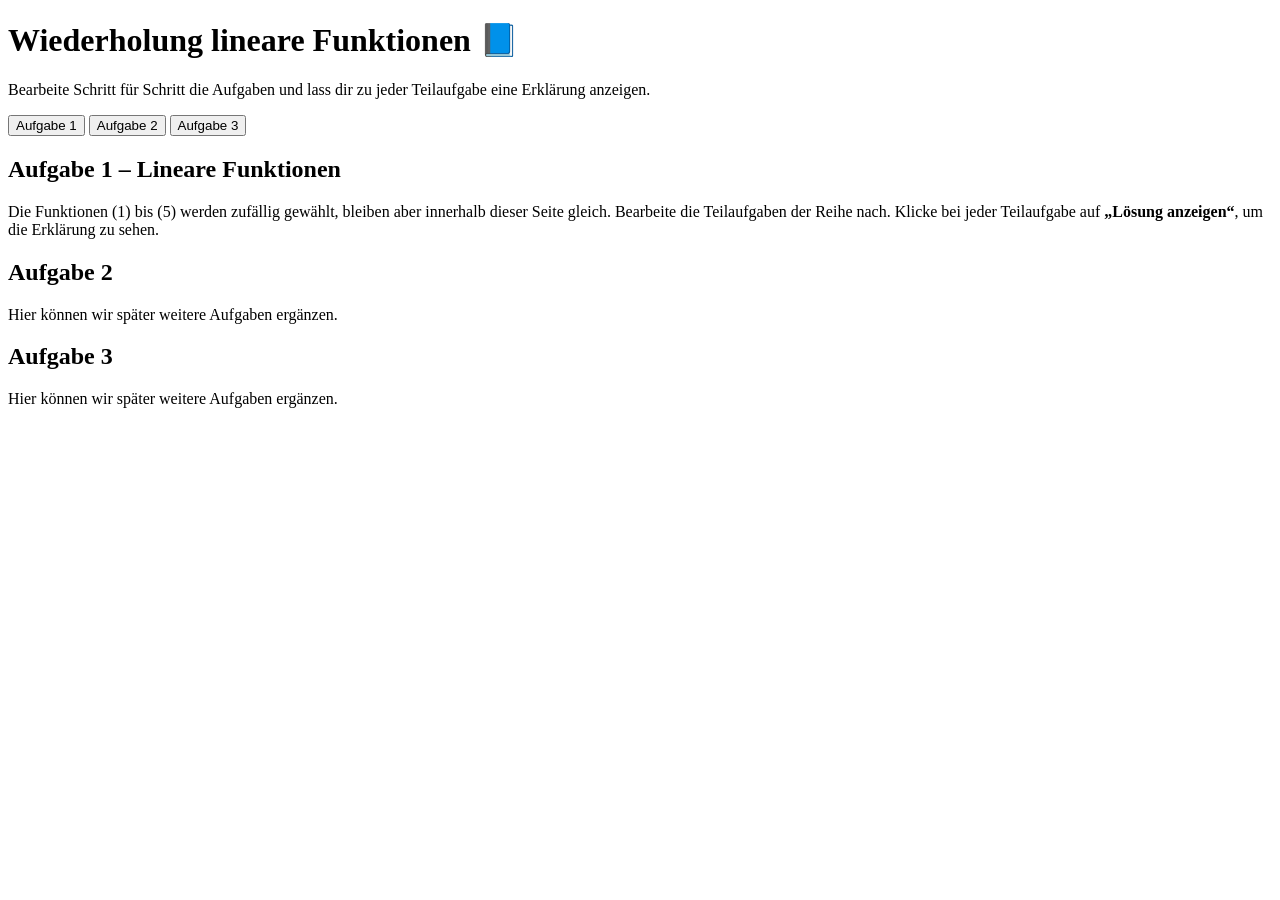
==== index.html @ 97d4c4e6 "Create index.html" ====
<!DOCTYPE html>
<html lang="de">
<head>
  <meta charset="UTF-8" />
  <title>Wiederholung lineare Funktionen – Trainer</title>
  <link rel="stylesheet" href="style.css" />
</head>
<body>
  <div class="app">
    <h1>Wiederholung lineare Funktionen 📘</h1>
    <p class="subtitle">
      Bearbeite Schritt für Schritt die Aufgaben und lass dir zu jeder Teilaufgabe eine Erklärung anzeigen.
    </p>

    <!-- Tabs -->
    <div class="tabs">
      <button class="tab-button active" data-tab="1">Aufgabe 1</button>
      <button class="tab-button" data-tab="2">Aufgabe 2</button>
      <button class="tab-button" data-tab="3">Aufgabe 3</button>
    </div>

    <!-- Inhalt Aufgabe 1 -->
    <div id="tab-1" class="tab-content active">
      <h2>Aufgabe 1 – Lineare Funktionen</h2>
      <p class="tab-hint">
        Die Funktionen (1) bis (5) werden zufällig gewählt, bleiben aber innerhalb dieser Seite gleich.
        Bearbeite die Teilaufgaben der Reihe nach. Klicke bei jeder Teilaufgabe auf
        <strong>„Lösung anzeigen“</strong>, um die Erklärung zu sehen.
      </p>
      <div id="aufgabe1-funktionsliste" class="card small-card"></div>
      <div id="aufgabe1-container"></div>
    </div>

    <!-- Inhalt Aufgabe 2 -->
    <div id="tab-2" class="tab-content">
      <h2>Aufgabe 2</h2>
      <p class="tab-hint">
        Hier können wir später weitere Aufgaben ergänzen.
      </p>
      <div id="aufgabe2-container"></div>
    </div>

    <!-- Inhalt Aufgabe 3 -->
    <div id="tab-3" class="tab-content">
      <h2>Aufgabe 3</h2>
      <p class="tab-hint">
        Hier können wir später weitere Aufgaben ergänzen.
      </p>
      <div id="aufgabe3-container"></div>
    </div>
  </div>

  <script src="script.js"></script>
</body>
</html>
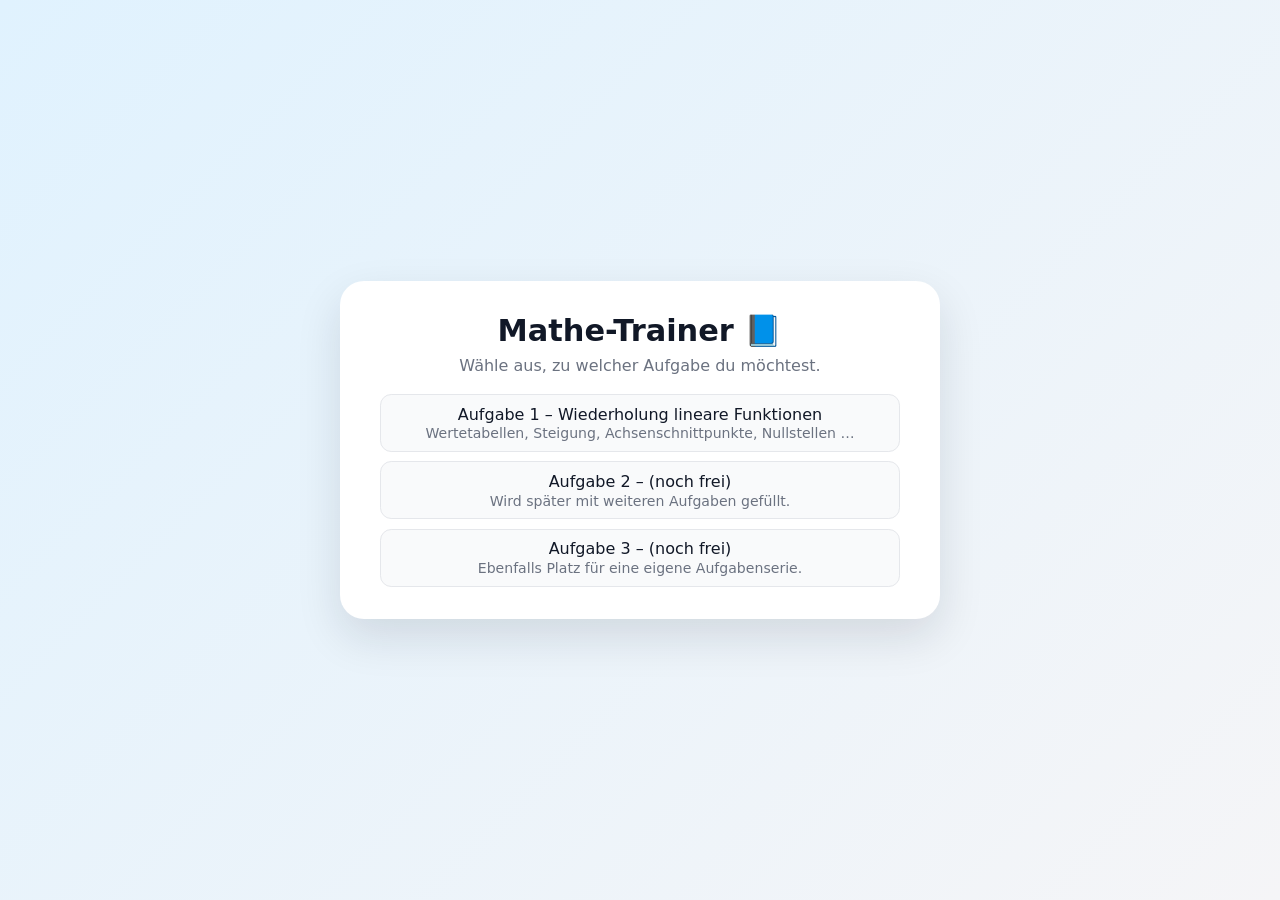
==== commit c5c051df: "Update index.html" ====
--- a/index.html
+++ b/index.html
@@ -2,54 +2,89 @@
 <html lang="de">
 <head>
   <meta charset="UTF-8" />
-  <title>Wiederholung lineare Funktionen – Trainer</title>
-  <link rel="stylesheet" href="style.css" />
+  <title>Mathe-Trainer – Aufgabenübersicht</title>
+  <style>
+    body {
+      margin: 0;
+      font-family: system-ui, -apple-system, BlinkMacSystemFont, "Segoe UI", sans-serif;
+      background: linear-gradient(135deg, #e0f2fe, #f5f5f7);
+      color: #111827;
+      display: flex;
+      justify-content: center;
+      align-items: center;
+      min-height: 100vh;
+    }
+    .app {
+      background: #ffffff;
+      padding: 2rem 2.5rem;
+      border-radius: 1.5rem;
+      box-shadow: 0 18px 45px rgba(15, 23, 42, 0.12);
+      max-width: 520px;
+      width: 100%;
+      text-align: center;
+    }
+    h1 {
+      margin-top: 0;
+      margin-bottom: 0.4rem;
+      font-size: 1.9rem;
+    }
+    p {
+      margin-top: 0;
+      margin-bottom: 1.2rem;
+      color: #6b7280;
+    }
+    .task-list {
+      display: flex;
+      flex-direction: column;
+      gap: 0.6rem;
+      margin-top: 0.5rem;
+    }
+    .task-link {
+      display: block;
+      padding: 0.6rem 0.9rem;
+      border-radius: 0.7rem;
+      border: 1px solid #e5e7eb;
+      text-decoration: none;
+      color: #111827;
+      background: #f9fafb;
+      transition: all 0.15s ease;
+    }
+    .task-link span {
+      display: block;
+      font-size: 0.88rem;
+      color: #6b7280;
+      margin-top: 0.1rem;
+    }
+    .task-link:hover {
+      background: #2563eb;
+      color: #ffffff;
+      border-color: #1d4ed8;
+      box-shadow: 0 10px 25px rgba(37, 99, 235, 0.35);
+    }
+    .task-link:hover span {
+      color: #e5e7eb;
+    }
+  </style>
 </head>
 <body>
   <div class="app">
-    <h1>Wiederholung lineare Funktionen 📘</h1>
-    <p class="subtitle">
-      Bearbeite Schritt für Schritt die Aufgaben und lass dir zu jeder Teilaufgabe eine Erklärung anzeigen.
-    </p>
+    <h1>Mathe-Trainer 📘</h1>
+    <p>Wähle aus, zu welcher Aufgabe du möchtest.</p>
 
-    <!-- Tabs -->
-    <div class="tabs">
-      <button class="tab-button active" data-tab="1">Aufgabe 1</button>
-      <button class="tab-button" data-tab="2">Aufgabe 2</button>
-      <button class="tab-button" data-tab="3">Aufgabe 3</button>
-    </div>
-
-    <!-- Inhalt Aufgabe 1 -->
-    <div id="tab-1" class="tab-content active">
-      <h2>Aufgabe 1 – Lineare Funktionen</h2>
-      <p class="tab-hint">
-        Die Funktionen (1) bis (5) werden zufällig gewählt, bleiben aber innerhalb dieser Seite gleich.
-        Bearbeite die Teilaufgaben der Reihe nach. Klicke bei jeder Teilaufgabe auf
-        <strong>„Lösung anzeigen“</strong>, um die Erklärung zu sehen.
-      </p>
-      <div id="aufgabe1-funktionsliste" class="card small-card"></div>
-      <div id="aufgabe1-container"></div>
-    </div>
-
-    <!-- Inhalt Aufgabe 2 -->
-    <div id="tab-2" class="tab-content">
-      <h2>Aufgabe 2</h2>
-      <p class="tab-hint">
-        Hier können wir später weitere Aufgaben ergänzen.
-      </p>
-      <div id="aufgabe2-container"></div>
-    </div>
-
-    <!-- Inhalt Aufgabe 3 -->
-    <div id="tab-3" class="tab-content">
-      <h2>Aufgabe 3</h2>
-      <p class="tab-hint">
-        Hier können wir später weitere Aufgaben ergänzen.
-      </p>
-      <div id="aufgabe3-container"></div>
+    <div class="task-list">
+      <a class="task-link" href="aufgabe1/">
+        Aufgabe 1 – Wiederholung lineare Funktionen
+        <span>Wertetabellen, Steigung, Achsenschnittpunkte, Nullstellen …</span>
+      </a>
+      <a class="task-link" href="aufgabe2/">
+        Aufgabe 2 – (noch frei)
+        <span>Wird später mit weiteren Aufgaben gefüllt.</span>
+      </a>
+      <a class="task-link" href="aufgabe3/">
+        Aufgabe 3 – (noch frei)
+        <span>Ebenfalls Platz für eine eigene Aufgabenserie.</span>
+      </a>
     </div>
   </div>
-
-  <script src="script.js"></script>
 </body>
 </html>
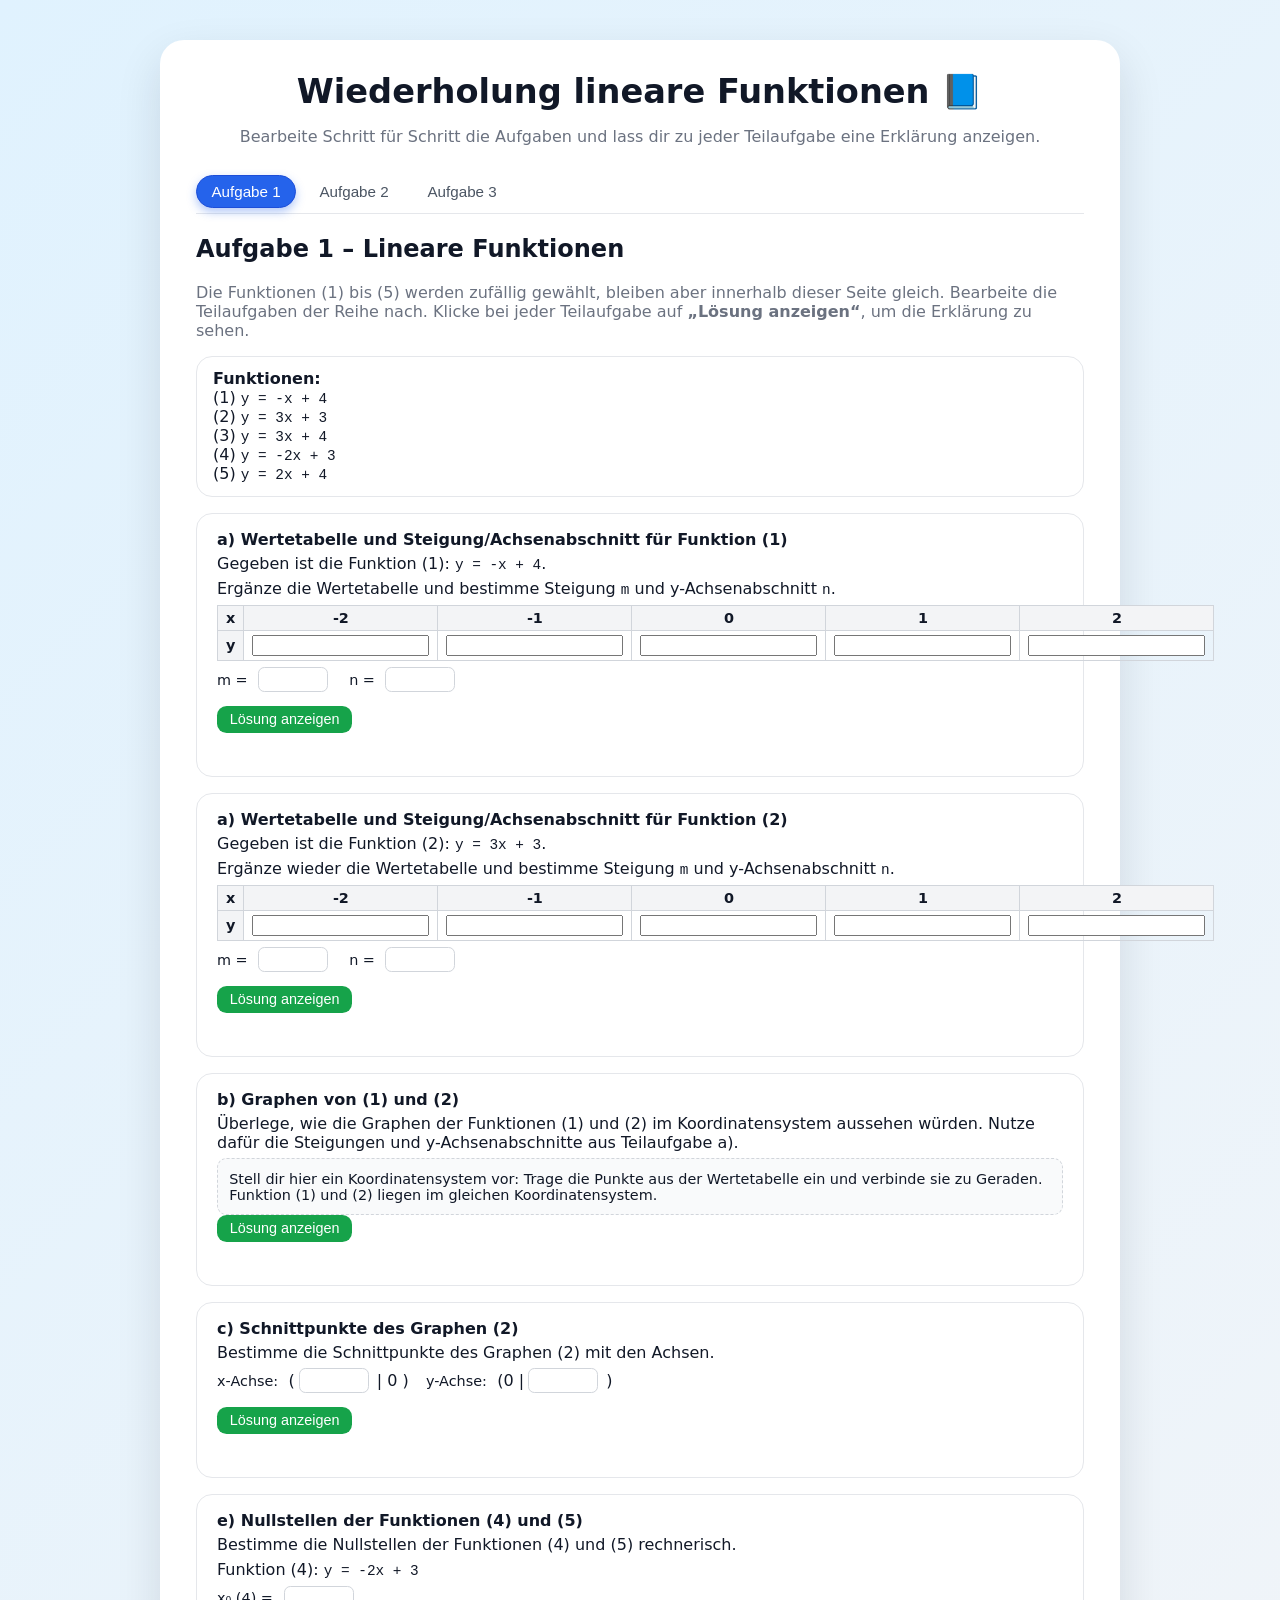
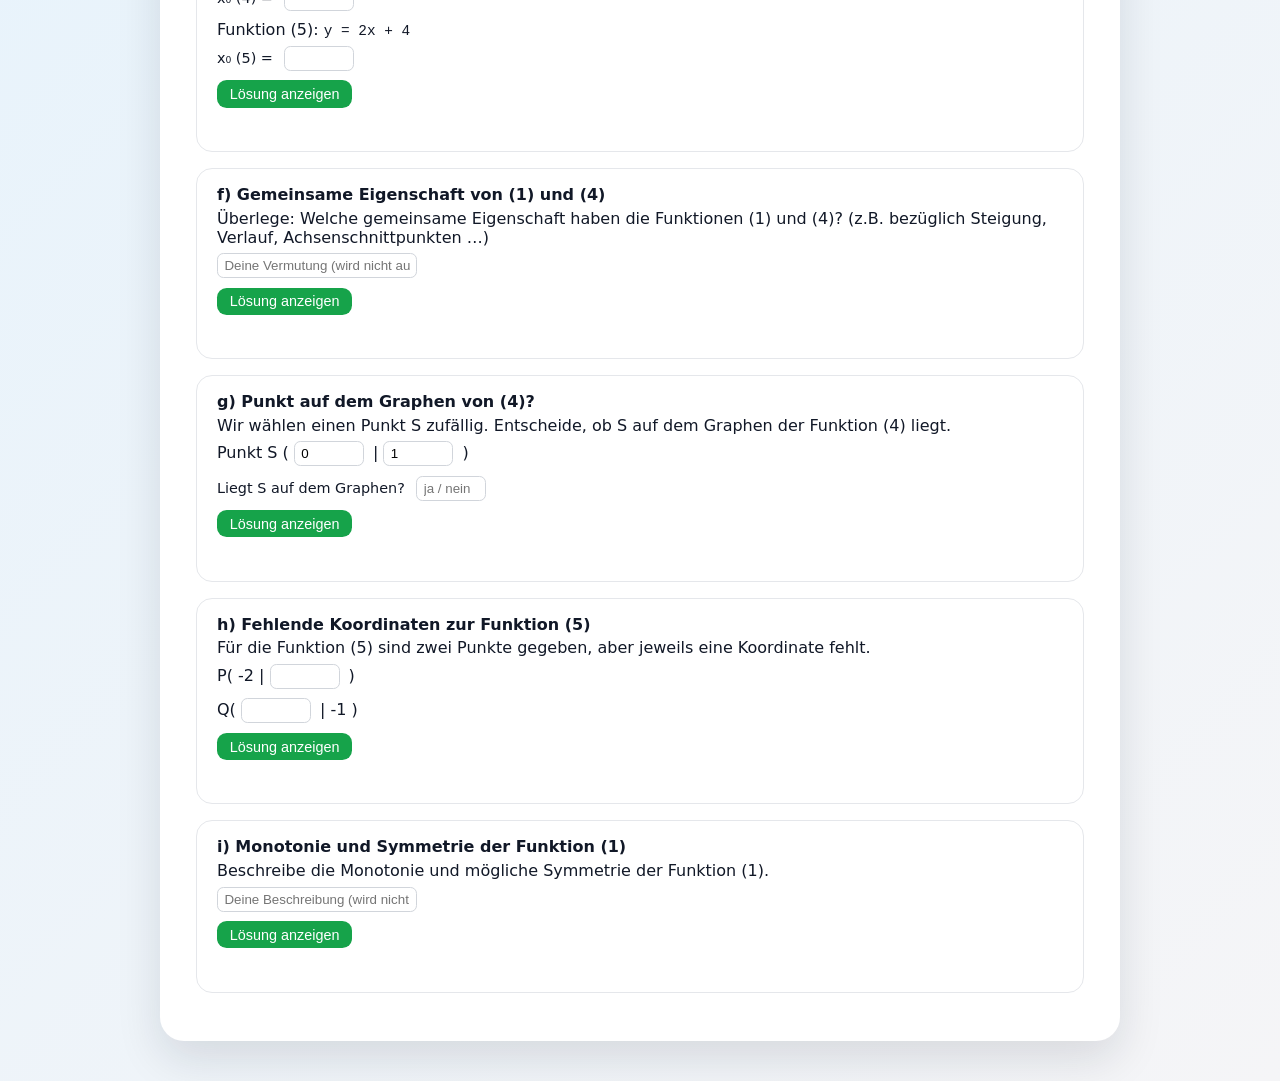
==== commit 2888cbb1: "Update index.html" ====
--- a/index.html
+++ b/index.html
@@ -2,89 +2,54 @@
 <html lang="de">
 <head>
   <meta charset="UTF-8" />
-  <title>Mathe-Trainer – Aufgabenübersicht</title>
-  <style>
-    body {
-      margin: 0;
-      font-family: system-ui, -apple-system, BlinkMacSystemFont, "Segoe UI", sans-serif;
-      background: linear-gradient(135deg, #e0f2fe, #f5f5f7);
-      color: #111827;
-      display: flex;
-      justify-content: center;
-      align-items: center;
-      min-height: 100vh;
-    }
-    .app {
-      background: #ffffff;
-      padding: 2rem 2.5rem;
-      border-radius: 1.5rem;
-      box-shadow: 0 18px 45px rgba(15, 23, 42, 0.12);
-      max-width: 520px;
-      width: 100%;
-      text-align: center;
-    }
-    h1 {
-      margin-top: 0;
-      margin-bottom: 0.4rem;
-      font-size: 1.9rem;
-    }
-    p {
-      margin-top: 0;
-      margin-bottom: 1.2rem;
-      color: #6b7280;
-    }
-    .task-list {
-      display: flex;
-      flex-direction: column;
-      gap: 0.6rem;
-      margin-top: 0.5rem;
-    }
-    .task-link {
-      display: block;
-      padding: 0.6rem 0.9rem;
-      border-radius: 0.7rem;
-      border: 1px solid #e5e7eb;
-      text-decoration: none;
-      color: #111827;
-      background: #f9fafb;
-      transition: all 0.15s ease;
-    }
-    .task-link span {
-      display: block;
-      font-size: 0.88rem;
-      color: #6b7280;
-      margin-top: 0.1rem;
-    }
-    .task-link:hover {
-      background: #2563eb;
-      color: #ffffff;
-      border-color: #1d4ed8;
-      box-shadow: 0 10px 25px rgba(37, 99, 235, 0.35);
-    }
-    .task-link:hover span {
-      color: #e5e7eb;
-    }
-  </style>
+  <title>Wiederholung lineare Funktionen – Trainer</title>
+  <link rel="stylesheet" href="style.css" />
 </head>
 <body>
   <div class="app">
-    <h1>Mathe-Trainer 📘</h1>
-    <p>Wähle aus, zu welcher Aufgabe du möchtest.</p>
+    <h1>Wiederholung lineare Funktionen 📘</h1>
+    <p class="subtitle">
+      Bearbeite Schritt für Schritt die Aufgaben und lass dir zu jeder Teilaufgabe eine Erklärung anzeigen.
+    </p>
 
-    <div class="task-list">
-      <a class="task-link" href="aufgabe1/">
-        Aufgabe 1 – Wiederholung lineare Funktionen
-        <span>Wertetabellen, Steigung, Achsenschnittpunkte, Nullstellen …</span>
-      </a>
-      <a class="task-link" href="aufgabe2/">
-        Aufgabe 2 – (noch frei)
-        <span>Wird später mit weiteren Aufgaben gefüllt.</span>
-      </a>
-      <a class="task-link" href="aufgabe3/">
-        Aufgabe 3 – (noch frei)
-        <span>Ebenfalls Platz für eine eigene Aufgabenserie.</span>
-      </a>
+    <!-- Tabs -->
+    <div class="tabs">
+      <button class="tab-button active" data-tab="1">Aufgabe 1</button>
+      <button class="tab-button" data-tab="2">Aufgabe 2</button>
+      <button class="tab-button" data-tab="3">Aufgabe 3</button>
+    </div>
+
+    <!-- Inhalt Aufgabe 1 -->
+    <div id="tab-1" class="tab-content active">
+      <h2>Aufgabe 1 – Lineare Funktionen</h2>
+      <p class="tab-hint">
+        Die Funktionen (1) bis (5) werden zufällig gewählt, bleiben aber innerhalb dieser Seite gleich.
+        Bearbeite die Teilaufgaben der Reihe nach. Klicke bei jeder Teilaufgabe auf
+        <strong>„Lösung anzeigen“</strong>, um die Erklärung zu sehen.
+      </p>
+      <div id="aufgabe1-funktionsliste" class="card small-card"></div>
+      <div id="aufgabe1-container"></div>
+    </div>
+
+    <!-- Inhalt Aufgabe 2 -->
+    <div id="tab-2" class="tab-content">
+      <h2>Aufgabe 2</h2>
+      <p class="tab-hint">
+        Hier können wir später weitere Aufgaben ergänzen.
+      </p>
+      <div id="aufgabe2-container"></div>
+    </div>
+
+    <!-- Inhalt Aufgabe 3 -->
+    <div id="tab-3" class="tab-content">
+      <h2>Aufgabe 3</h2>
+      <p class="tab-hint">
+        Hier können wir später weitere Aufgaben ergänzen.
+      </p>
+      <div id="aufgabe3-container"></div>
     </div>
   </div>
+
+  <script src="script.js"></script>
 </body>
 </html>
--- a/style.css
+++ b/style.css
@@ -0,0 +1,228 @@
+* {
+  box-sizing: border-box;
+}
+
+body {
+  margin: 0;
+  font-family: system-ui, -apple-system, BlinkMacSystemFont, "Segoe UI",
+    sans-serif;
+  background: linear-gradient(135deg, #e0f2fe, #f5f5f7);
+  color: #111827;
+}
+
+.app {
+  max-width: 960px;
+  margin: 2.5rem auto;
+  padding: 2rem 2.25rem;
+  background: #ffffff;
+  border-radius: 1.5rem;
+  box-shadow: 0 18px 45px rgba(15, 23, 42, 0.12);
+}
+
+h1 {
+  margin-top: 0;
+  margin-bottom: 0.4rem;
+  text-align: center;
+  font-size: 2.1rem;
+}
+
+.subtitle {
+  text-align: center;
+  color: #6b7280;
+  margin-bottom: 1.8rem;
+}
+
+/* Tabs */
+
+.tabs {
+  display: flex;
+  gap: 0.5rem;
+  margin-bottom: 1.3rem;
+  border-bottom: 1px solid #e5e7eb;
+  padding-bottom: 0.3rem;
+}
+
+.tab-button {
+  padding: 0.45rem 0.9rem;
+  border-radius: 999px;
+  border: 1px solid transparent;
+  background: transparent;
+  cursor: pointer;
+  font-size: 0.95rem;
+  color: #4b5563;
+}
+
+.tab-button.active {
+  background: #2563eb;
+  color: #ffffff;
+  border-color: #1d4ed8;
+  box-shadow: 0 4px 10px rgba(37, 99, 235, 0.35);
+}
+
+/* Tab-Inhalt */
+
+.tab-content {
+  display: none;
+}
+
+.tab-content.active {
+  display: block;
+}
+
+.tab-hint {
+  color: #6b7280;
+  margin-bottom: 1rem;
+}
+
+/* Cards / Teilaufgaben */
+
+.card {
+  border-radius: 1rem;
+  padding: 1rem 1.25rem;
+  background: #ffffff;
+  border: 1px solid #e5e7eb;
+  margin-bottom: 1rem;
+}
+
+.small-card {
+  padding: 0.8rem 1rem;
+}
+
+.subtask-title {
+  font-weight: 600;
+  margin-bottom: 0.3rem;
+}
+
+.subtask-body p {
+  margin: 0.15rem 0 0.4rem;
+}
+
+.subtask-inputs {
+  margin: 0.35rem 0 0.6rem;
+}
+
+.subtask-inputs input {
+  padding: 0.25rem 0.4rem;
+  border-radius: 0.4rem;
+  border: 1px solid #d1d5db;
+  margin-right: 0.25rem;
+  width: 70px;
+}
+
+.subtask-inputs input.long {
+  width: 200px;
+}
+
+.subtask-inputs label {
+  margin-right: 0.4rem;
+  font-size: 0.9rem;
+}
+
+.subtask-inputs .inline {
+  display: inline-flex;
+  align-items: center;
+  gap: 0.25rem;
+  margin-right: 0.75rem;
+  margin-bottom: 0.25rem;
+}
+
+/* Buttons */
+
+.btn-solution {
+  padding: 0.35rem 0.8rem;
+  border-radius: 0.6rem;
+  border: none;
+  background: #16a34a;
+  color: #ffffff;
+  cursor: pointer;
+  font-size: 0.9rem;
+}
+
+.btn-solution:hover {
+  background: #15803d;
+  box-shadow: 0 4px 10px rgba(22, 163, 74, 0.35);
+}
+
+/* Feedback & Erklärung */
+
+.feedback {
+  font-size: 0.9rem;
+  margin-top: 0.3rem;
+  margin-bottom: 0.3rem;
+  min-height: 1.1rem;
+}
+
+.feedback.ok {
+  color: #16a34a;
+}
+
+.feedback.error {
+  color: #dc2626;
+}
+
+.explanation {
+  margin-top: 0.4rem;
+  padding: 0.6rem 0.75rem;
+  border-radius: 0.6rem;
+  background: #f9fafb;
+  border: 1px solid #e5e7eb;
+  font-size: 0.9rem;
+  line-height: 1.5;
+}
+
+/* Tabellen */
+
+.value-table {
+  border-collapse: collapse;
+  margin-top: 0.4rem;
+  margin-bottom: 0.4rem;
+}
+
+.value-table th,
+.value-table td {
+  border: 1px solid #d1d5db;
+  padding: 0.25rem 0.5rem;
+  text-align: center;
+  font-size: 0.9rem;
+}
+
+.value-table th {
+  background: #f3f4f6;
+}
+
+/* kleine Code-Optik für Formeln */
+
+code {
+  font-family: "Fira Code", ui-monospace, Menlo, Monaco, monospace;
+  font-size: 0.9rem;
+}
+
+/* einfache Koordinatensystem-Box als Platzhalter */
+
+.coord-placeholder {
+  margin-top: 0.4rem;
+  padding: 0.7rem;
+  border-radius: 0.6rem;
+  border: 1px dashed #d1d5db;
+  background: #f9fafb;
+  font-size: 0.9rem;
+}
+/* echtes Koordinatensystem mit SVG für b) und d) */
+
+.coord-graph {
+  margin-top: 0.4rem;
+  padding: 0.6rem;
+  border-radius: 0.6rem;
+  border: 1px solid #d1d5db;
+  background: #f9fafb;
+}
+
+.coord-graph svg {
+  width: 100%;
+  max-width: 360px;
+  aspect-ratio: 1 / 1;
+  display: block;
+  margin: 0 auto;
+}
+
+
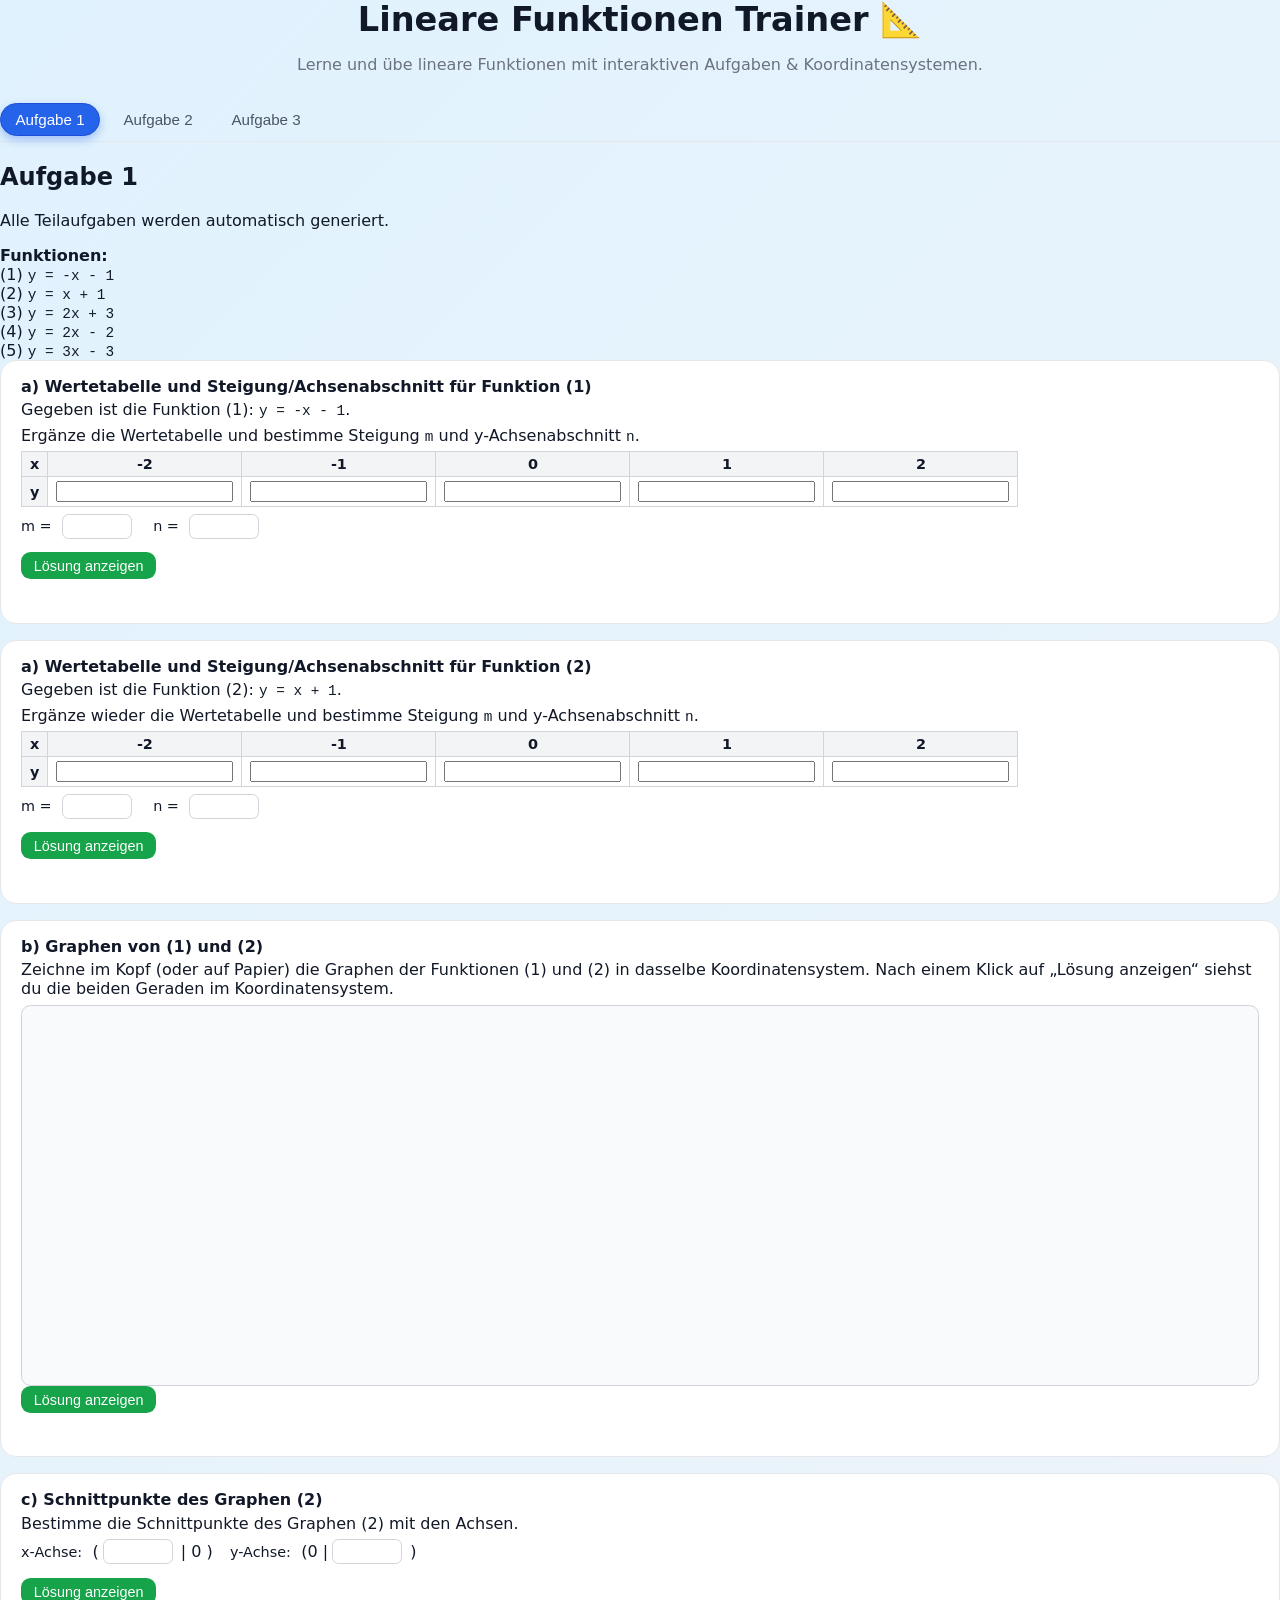
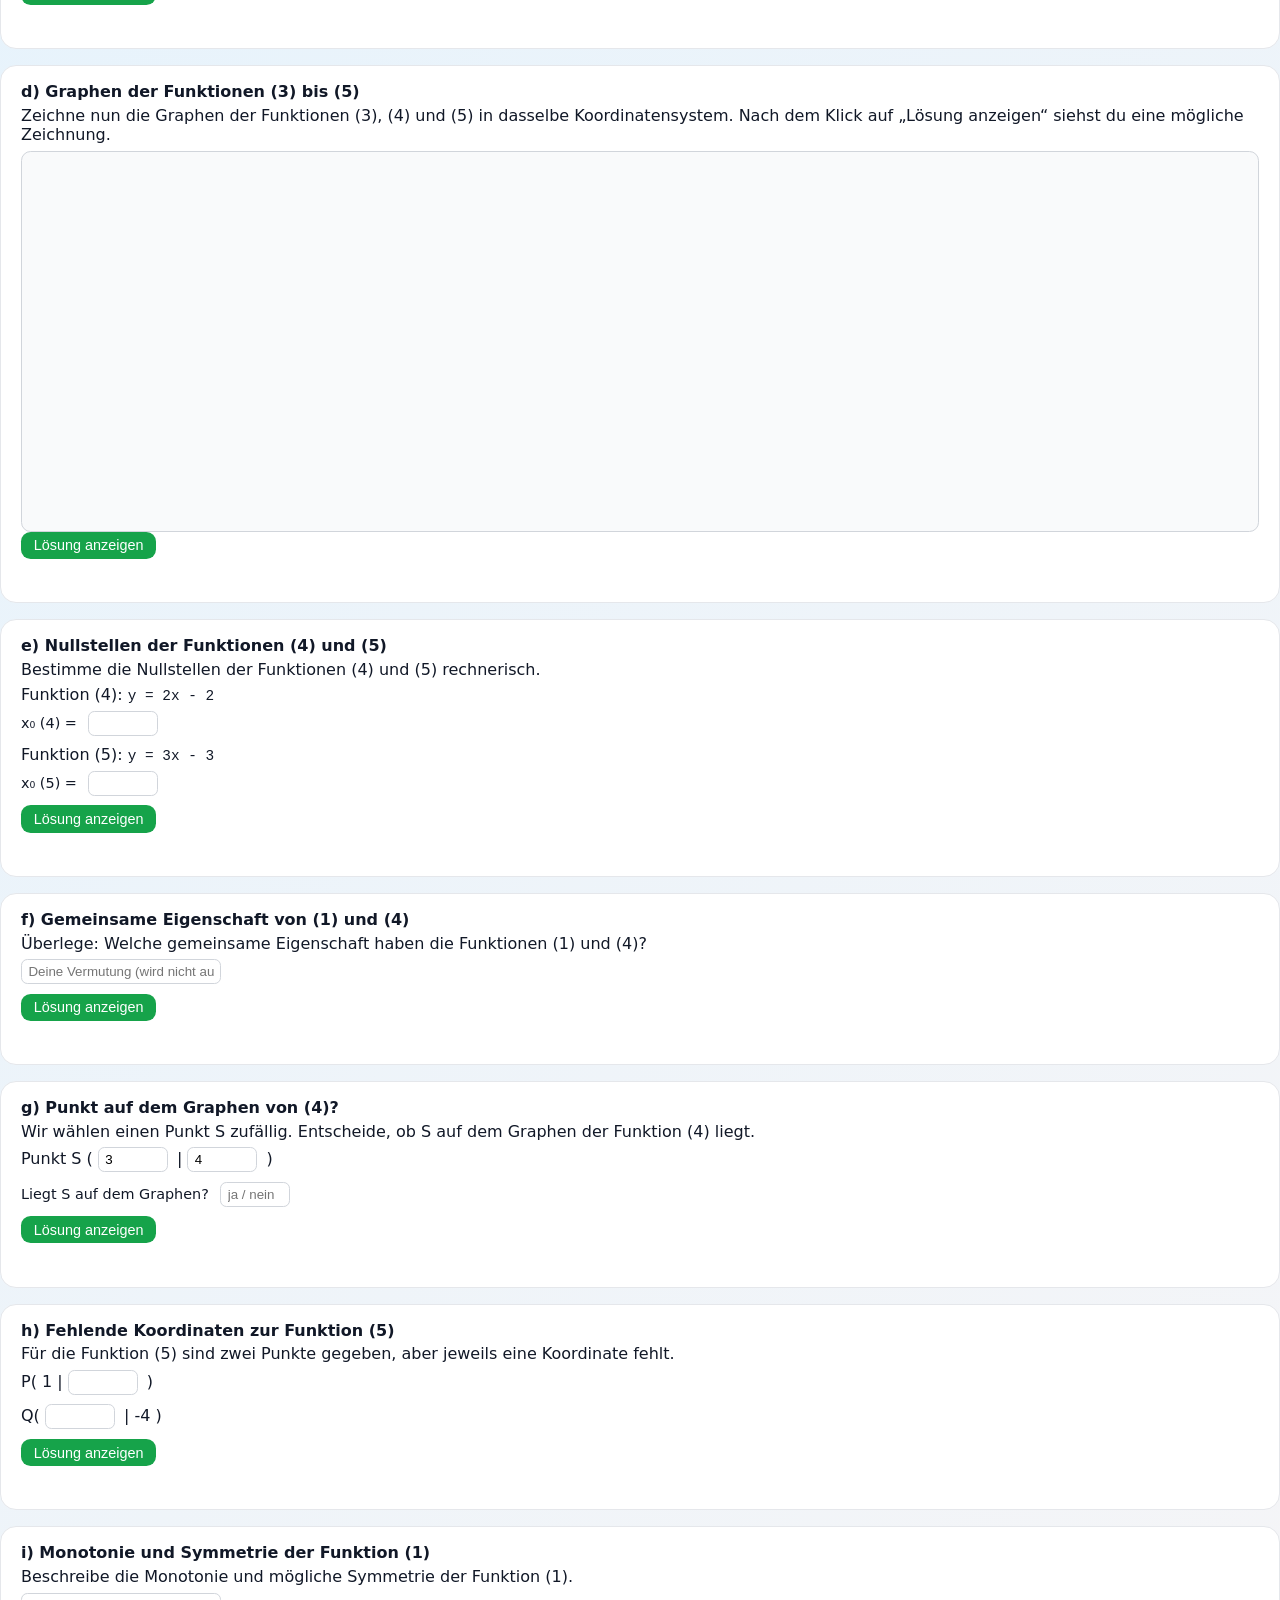
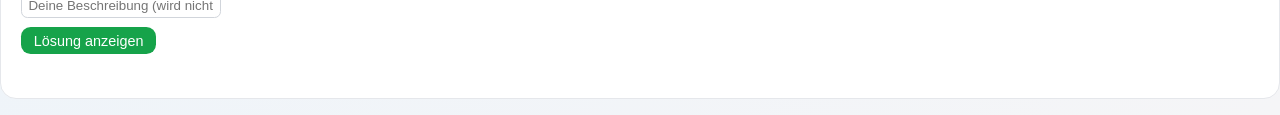
==== commit 94ac841b: "Update index.html" ====
--- a/index.html
+++ b/index.html
@@ -2,15 +2,17 @@
 <html lang="de">
 <head>
   <meta charset="UTF-8" />
-  <title>Wiederholung lineare Funktionen – Trainer</title>
+  <meta name="viewport" content="width=device-width, initial-scale=1.0" />
+  <title>Lineare Funktionen Trainer</title>
+
+  <!-- Stylesheet -->
   <link rel="stylesheet" href="style.css" />
 </head>
 <body>
-  <div class="app">
-    <h1>Wiederholung lineare Funktionen 📘</h1>
-    <p class="subtitle">
-      Bearbeite Schritt für Schritt die Aufgaben und lass dir zu jeder Teilaufgabe eine Erklärung anzeigen.
-    </p>
+  <div class="page-container">
+
+    <h1>Lineare Funktionen Trainer 📐</h1>
+    <p class="subtitle">Lerne und übe lineare Funktionen mit interaktiven Aufgaben & Koordinatensystemen.</p>
 
     <!-- Tabs -->
     <div class="tabs">
@@ -19,37 +21,30 @@
       <button class="tab-button" data-tab="3">Aufgabe 3</button>
     </div>
 
-    <!-- Inhalt Aufgabe 1 -->
+    <!-- TAB 1 -->
     <div id="tab-1" class="tab-content active">
-      <h2>Aufgabe 1 – Lineare Funktionen</h2>
-      <p class="tab-hint">
-        Die Funktionen (1) bis (5) werden zufällig gewählt, bleiben aber innerhalb dieser Seite gleich.
-        Bearbeite die Teilaufgaben der Reihe nach. Klicke bei jeder Teilaufgabe auf
-        <strong>„Lösung anzeigen“</strong>, um die Erklärung zu sehen.
-      </p>
-      <div id="aufgabe1-funktionsliste" class="card small-card"></div>
+      <h2>Aufgabe 1</h2>
+      <p>Alle Teilaufgaben werden automatisch generiert.</p>
+      <div id="aufgabe1-funktionsliste" class="funktionsliste"></div>
       <div id="aufgabe1-container"></div>
     </div>
 
-    <!-- Inhalt Aufgabe 2 -->
+    <!-- TAB 2 -->
     <div id="tab-2" class="tab-content">
       <h2>Aufgabe 2</h2>
-      <p class="tab-hint">
-        Hier können wir später weitere Aufgaben ergänzen.
-      </p>
       <div id="aufgabe2-container"></div>
     </div>
 
-    <!-- Inhalt Aufgabe 3 -->
+    <!-- TAB 3 -->
     <div id="tab-3" class="tab-content">
       <h2>Aufgabe 3</h2>
-      <p class="tab-hint">
-        Hier können wir später weitere Aufgaben ergänzen.
-      </p>
       <div id="aufgabe3-container"></div>
     </div>
+
   </div>
 
+  <!-- Main Script -->
   <script src="script.js"></script>
 </body>
 </html>
+
